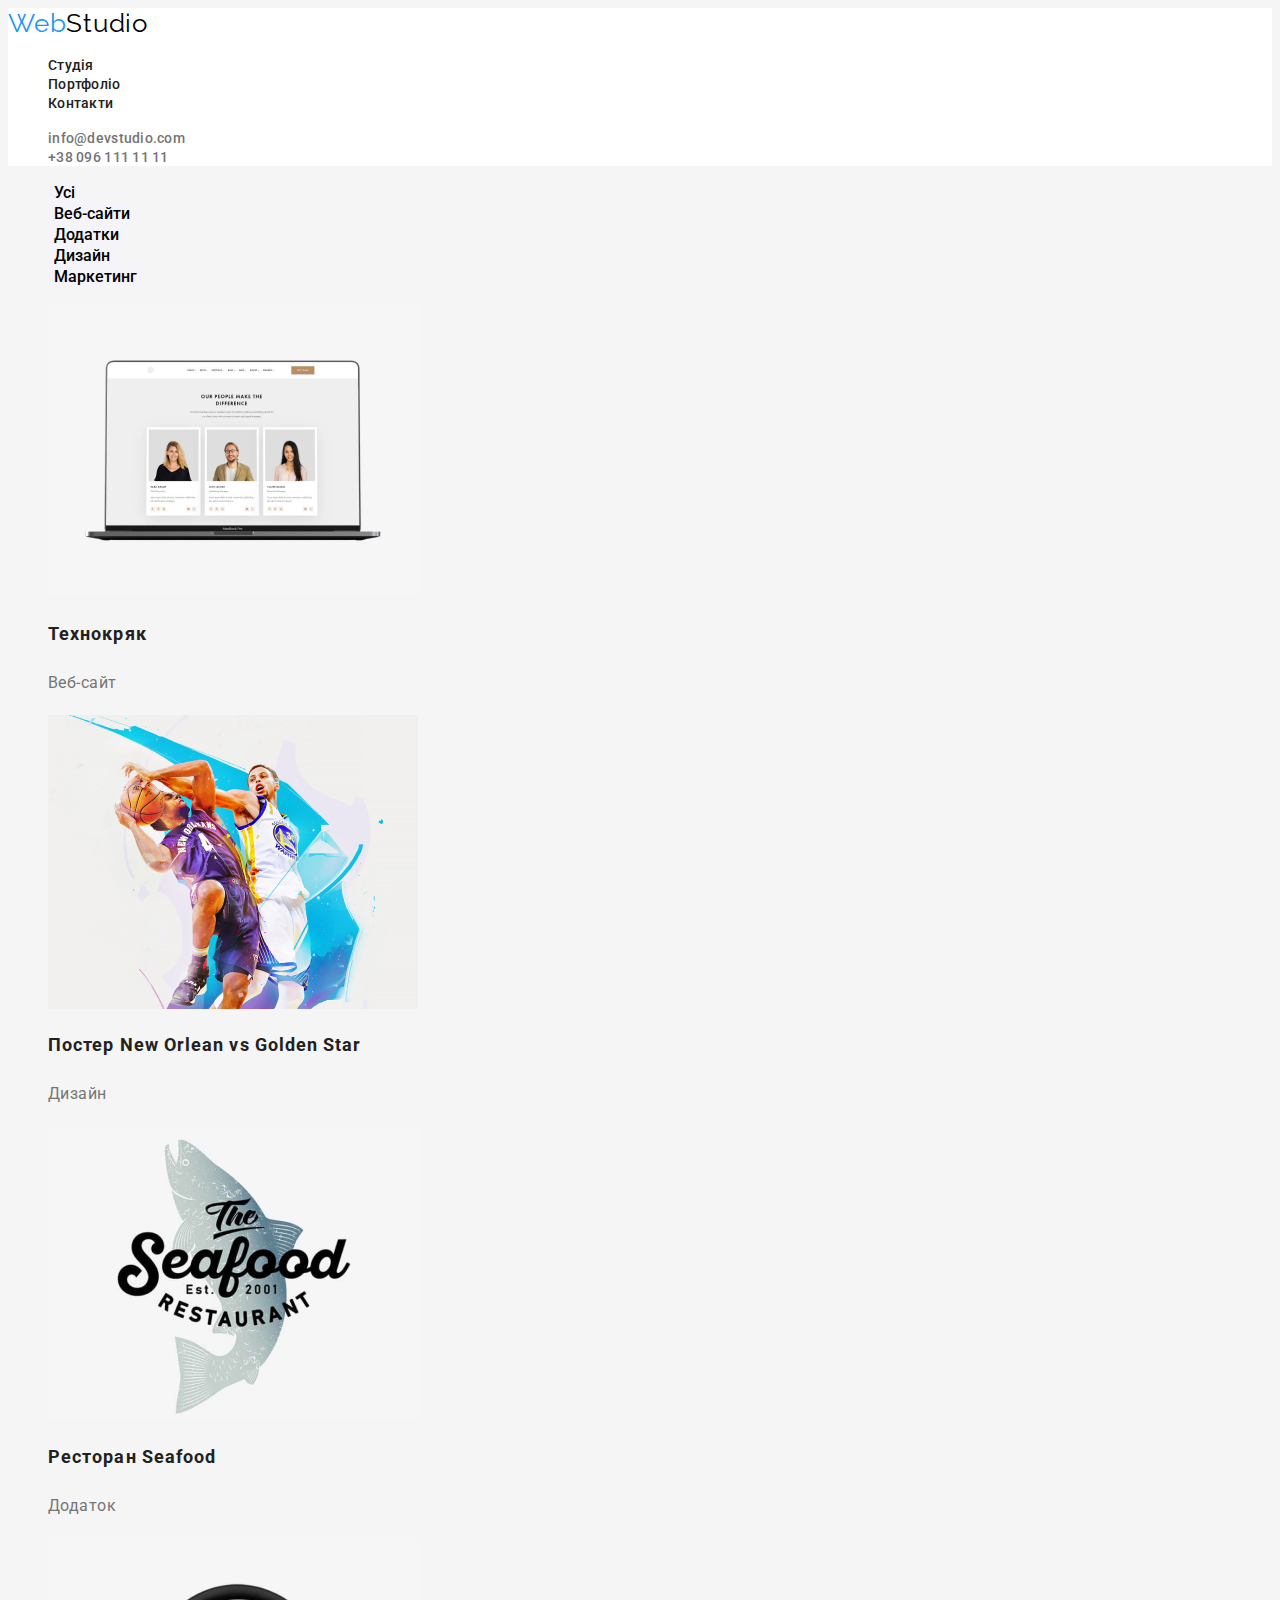
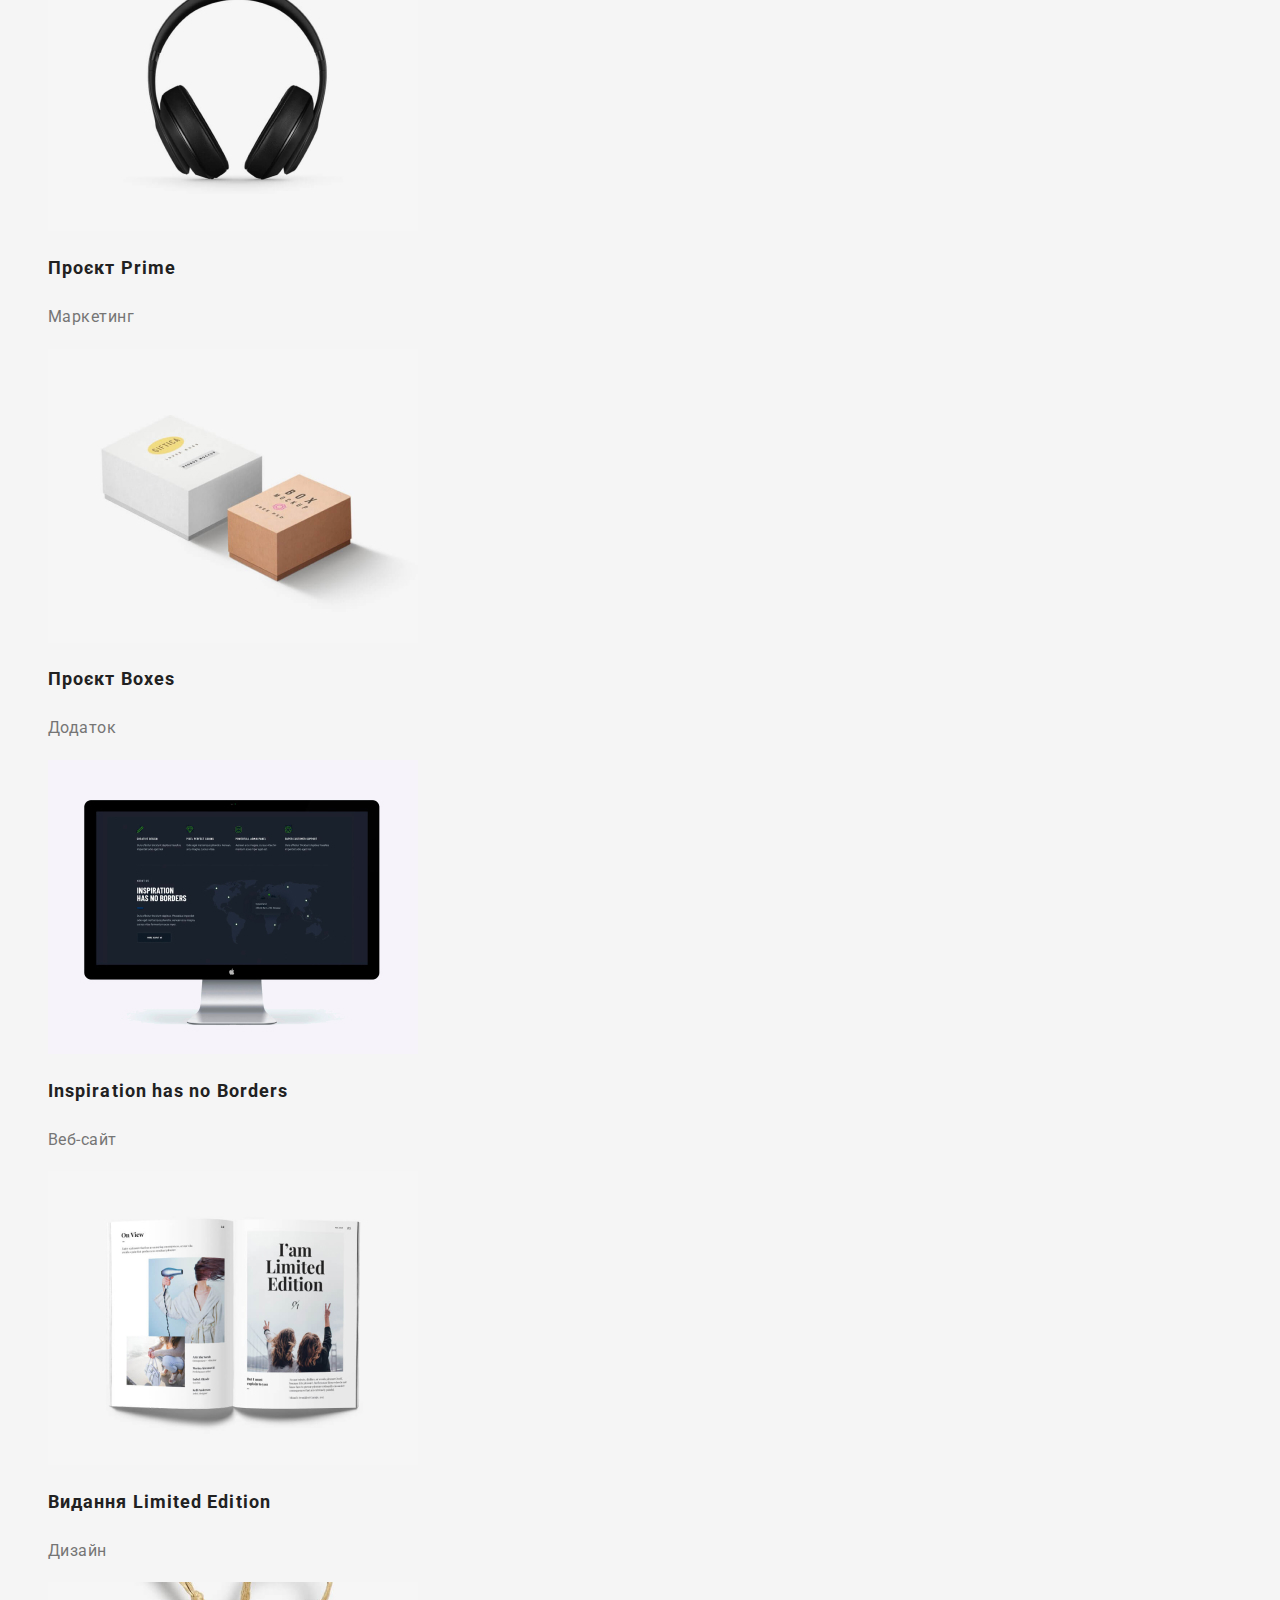
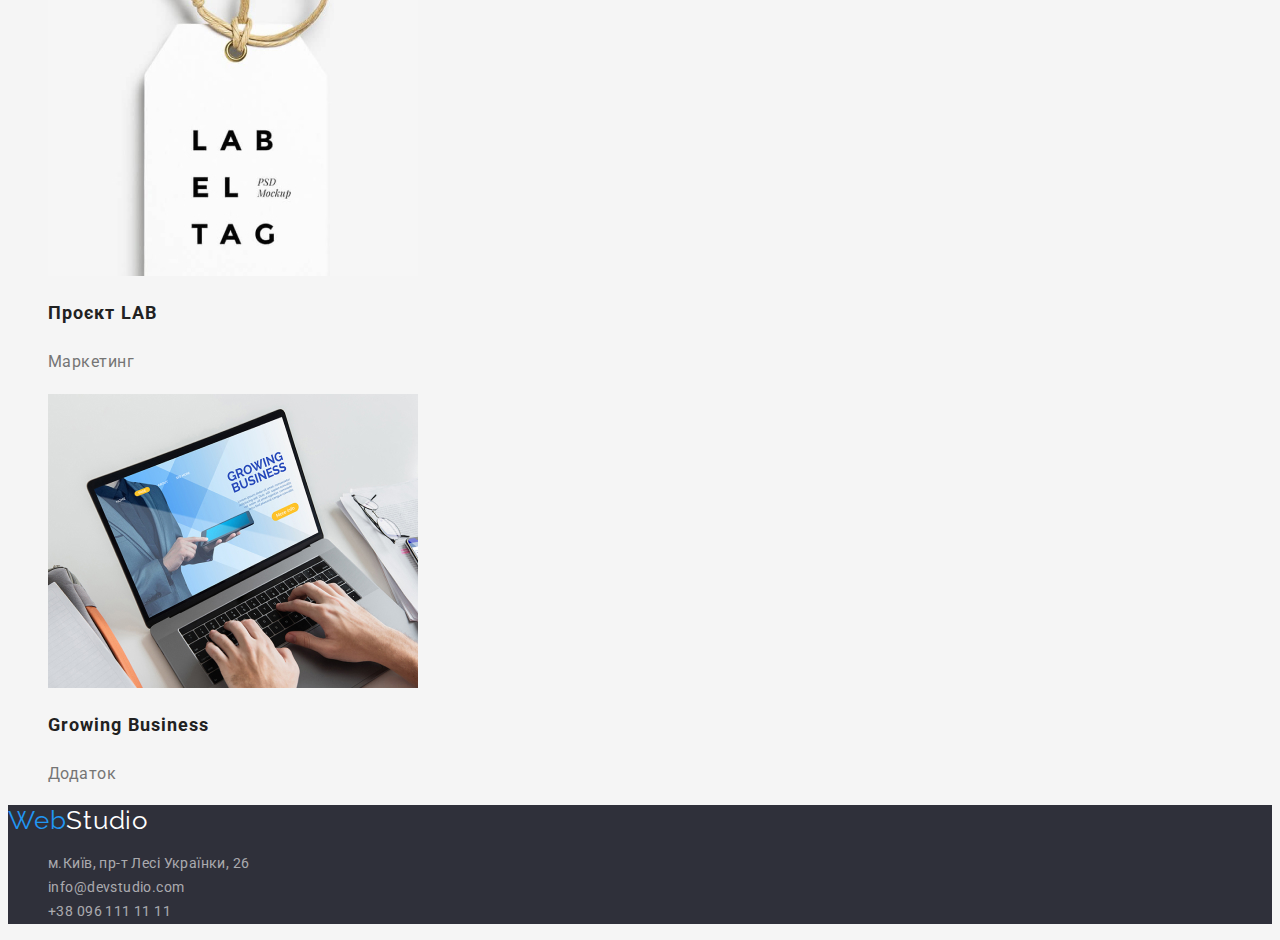
==== portfolio.html @ 50534f91 "Transfer" ====
<!DOCTYPE html>
<html lang="en">
  <head>
    <meta charset="UTF-8" />
    <meta http-equiv="X-UA-Compatible" content="IE=edge" />
    <meta name="viewport" content="width=device-width, initial-scale=1.0" />
    <title>Портфоліо</title>
    <link rel="preconnect" href="https://fonts.googleapis.com" />
    <link rel="preconnect" href="https://fonts.gstatic.com" crossorigin />
    <link
      href="https://fonts.googleapis.com/css2?family=Raleway:wght@700&family=Roboto:wght@400;500;700;900&display=swap"
      rel="stylesheet"
    />
    <link rel="stylesheet" href="./css/common.css" />
    <link rel="stylesheet" href="./css/portfolio.css" />
  </head>
  <body>
    <header class="header">
      <nav class="nav">
        <div class="logo">
          <a class="logo__text" href="./index.html">
            Web<span class="logo__header-studio">Studio</span>
          </a>
        </div>
        <ul class="nav__list list">
          <li><a class="nav__link" href="./">Студія</a></li>
          <li><a class="nav__link" href="./portfolio.html">Портфоліо</a></li>
          <li><a class="nav__link" href="./">Контакти</a></li>
        </ul>
      </nav>
      <div class="con">
        <ul class="con__list list">
          <li>
            <a class="con__link" href="mailto:info@devstudio.com"
              >info@devstudio.com</a
            >
          </li>
          <li>
            <a class="con__link" href="tel:+380961111111">+38 096 111 11 11</a>
          </li>
        </ul>
      </div>
    </header>
    <main>
      <div class="filter">
        <ul class="filter__list list">
          <li>
            <button class="filter__button" type="button">Усі</button>
          </li>
          <li>
            <button class="filter__button" type="button">Веб-сайти</button>
          </li>
          <li>
            <button class="filter__button" type="button">Додатки</button>
          </li>
          <li>
            <button class="filter__button" type="button">Дизайн</button>
          </li>
          <li>
            <button class="filter__button" type="button">Маркетинг</button>
          </li>
        </ul>
      </div>
      <div class="portfolio">
        <ul class="portfolio__list list">
          <li>
            <a class="portfolio__link" href="./">
              <img src="./images/laptop.jpg" alt="Ноутбук" width="370" />
              <h2 class="portfolio__title">Технокряк</h2>
              <p class="portfolio__text">Веб-сайт</p>
            </a>
          </li>
          <li>
            <a class="portfolio__link" href="./">
              <img
                src="./images/players.jpg"
                alt="Гравці у баскетбол"
                width="370"
              />
              <h2 class="portfolio__title">Постер New Orlean vs Golden Star</h2>
              <p class="portfolio__text">Дизайн</p>
            </a>
          </li>
          <li>
            <a class="portfolio__link" href="./">
              <img src="./images/seafood.jpg" alt="Ресторан" width="370" />
              <h2 class="portfolio__title">Ресторан Seafood</h2>
              <p class="portfolio__text">Додаток</p>
            </a>
          </li>
          <li>
            <a class="portfolio__link" href="./">
              <img src="./images/headphones.jpg" alt="Навушники" width="370" />
              <h2 class="portfolio__title">Проєкт Prime</h2>
              <p class="portfolio__text">Маркетинг</p>
            </a>
          </li>
          <li>
            <a class="portfolio__link" href="./">
              <img src="./images/box.jpg" alt="Коробки" width="370" />
              <h2 class="portfolio__title">Проєкт Boxes</h2>
              <p class="portfolio__text">Додаток</p>
            </a>
          </li>
          <li>
            <a class="portfolio__link" href="./">
              <img src="./images/mac.jpg" alt="Мак" width="370" />
              <h2 class="portfolio__title">Inspiration has no Borders</h2>
              <p class="portfolio__text">Веб-сайт</p>
            </a>
          </li>
          <li>
            <a class="portfolio__link" href="./">
              <img src="./images/book.jpg" alt="Книга" width="370" />
              <h2 class="portfolio__title">Видання Limited Edition</h2>
              <p class="portfolio__text">Дизайн</p>
            </a>
          </li>
          <li>
            <a class="portfolio__link" href="./">
              <img src="./images/labeltag.jpg" alt="Бірка" width="370" />
              <h2 class="portfolio__title">Проєкт LAB</h2>
              <p class="portfolio__text">Маркетинг</p>
            </a>
          </li>
          <li>
            <a class="portfolio__link" href="./">
              <img src="./images/desktop.jpg" alt="Робочий стіл" width="370" />
              <h2 class="portfolio__title">Growing Business</h2>
              <p class="portfolio__text">Додаток</p>
            </a>
          </li>
        </ul>
      </div>
    </main>
    <footer class="footer">
      <div class="logo">
        <a class="logo__text" href="./index.html">
          Web<span class="logo__footer-studio">Studio</span>
        </a>
      </div>
      <address class="address">
        <ul class="address__list list">
          <li>
            <a
              class="address__text"
              href="https://goo.gl/maps/3csEusUE26N4QP277"
              target="_blank"
              >м.Київ, пр-т Лесі Українки, 26
            </a>
          </li>
          <li>
            <a class="address__text" href="mailto:info@devstudio.com"
              >info@devstudio.com</a
            >
          </li>
          <li>
            <a class="address__text" href="tel:+380961111111"
              >+38 096 111 11 11</a
            >
          </li>
        </ul>
      </address>
    </footer>
  </body>
</html>
---- css/common.css ----
:root {
  --primary-text-color: #757575;
  --title-text-color: #212121;
  --accent-color: #2196f3;
  --primary-bg-color: #f5f5f5;
  --primary-white-color: #ffffff;
  --primary-black-color: #000000;
  --primary-footer-text-color: rgba(255, 255, 255, 0.6);
  --primary-filter-bg-color: #f5f4fa;
  --primary-footer-bg-color: #2f303a;
}

body {
  color: var(--title-text-color);
  background-color: var(--primary-bg-color);
  font-family: "Roboto", sans-serif;
}

/* Header */

.header {
  background-color: var(--primary-white-color);
}

/* Footer */

.footer {
  background-color: var(--primary-footer-bg-color);
}

/* Logo */

.logo__text {
  color: var(--accent-color);
  font-family: "Raleway", sans-serif;
  font-size: 26px;
  line-height: 1.2;
  letter-spacing: 0.03em;
  text-decoration: none;
}

.logo__header-studio {
  color: var(--primary-black-color);
}

.logo__footer-studio {
  color: var(--primary-white-color);
}

/* List */

.list {
  list-style: none;
  font-style: normal;
}

/* Site nav */

.nav__list .nav__link {
  color: var(--title-text-color);
  font-weight: 500;
  font-size: 14px;
  line-height: 1.1;
  letter-spacing: 0.02em;
  text-decoration: none;
}

.nav__list .nav__link:hover,
.nav__list .nav__link:focus {
  color: var(--accent-color);
}

/* Con nav */

.con__list .con__link {
  color: var(--primary-text-color);
  font-weight: 500;
  font-size: 14px;
  line-height: 1.1;
  letter-spacing: 0.02em;
  text-decoration: none;
}

.con__list .con__link:hover,
.con__list .con__link:focus {
  color: var(--accent-color);
}

/* Address */

.address .address__text {
  color: var(--primary-footer-text-color);
  font-size: 14px;
  line-height: 1.7;
  letter-spacing: 0.03em;
  text-decoration: none;
}

.address .address__text:hover,
.address .address__text:focus {
  color: var(--primary-white-color);
}
---- css/portfolio.css ----
/* Filter */

.filter__button {
  color: var(--primary-black-color);
  background-color: var(--primary-filter-bg-color);
  border: transparent;
  font-size: 16px;
  font-weight: 500;
  font-family: inherit;
  cursor: pointer;
}

.filter__button:hover,
.filter__button:focus {
  color: var(--primary-white-color);
  background-color: var(--accent-color);
}

/* Portfolio */

.portfolio__link {
  text-decoration: none;
}

.portfolio__title {
  color: var(--title-text-color);
  font-size: 18px;
  line-height: 2;
  letter-spacing: 0.06em;
}

.portfolio__text {
  color: var(--primary-text-color);
  font-size: 16px;
  line-height: 1.9;
  letter-spacing: 0.03em;
}
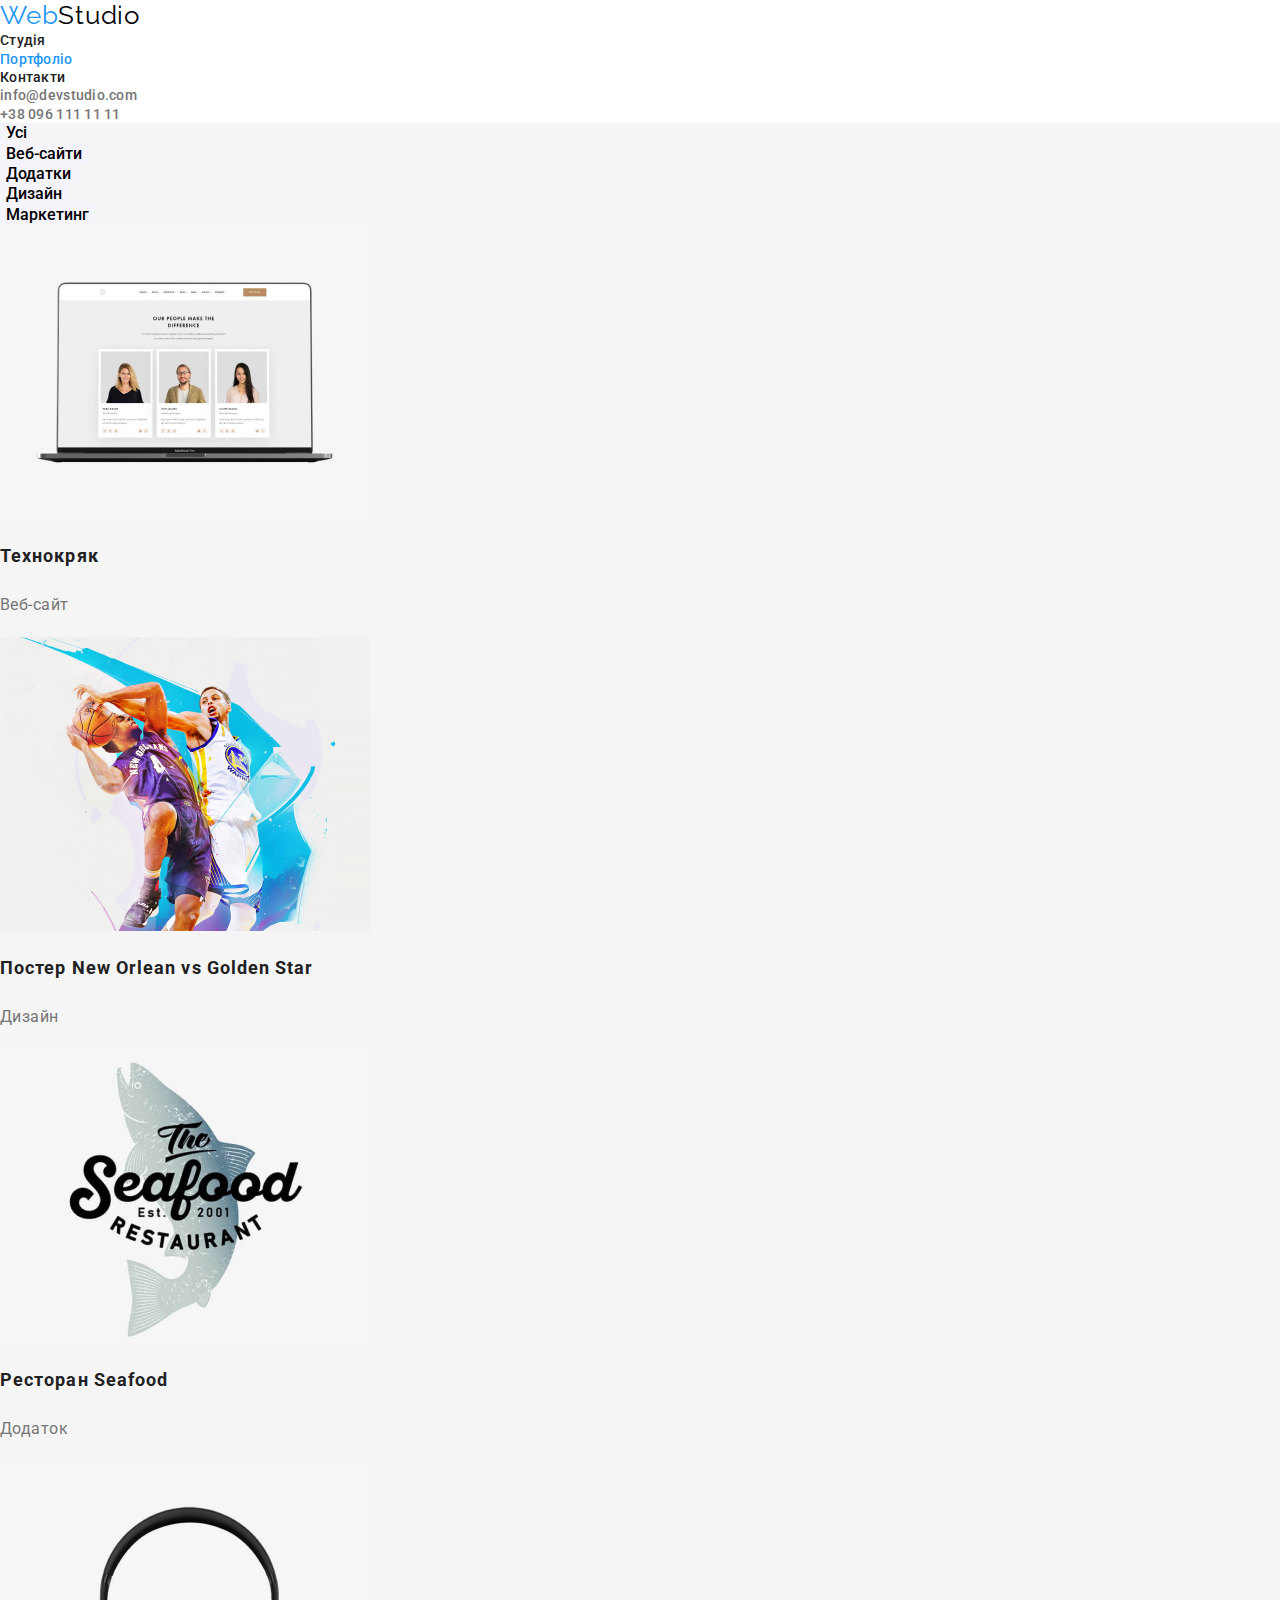
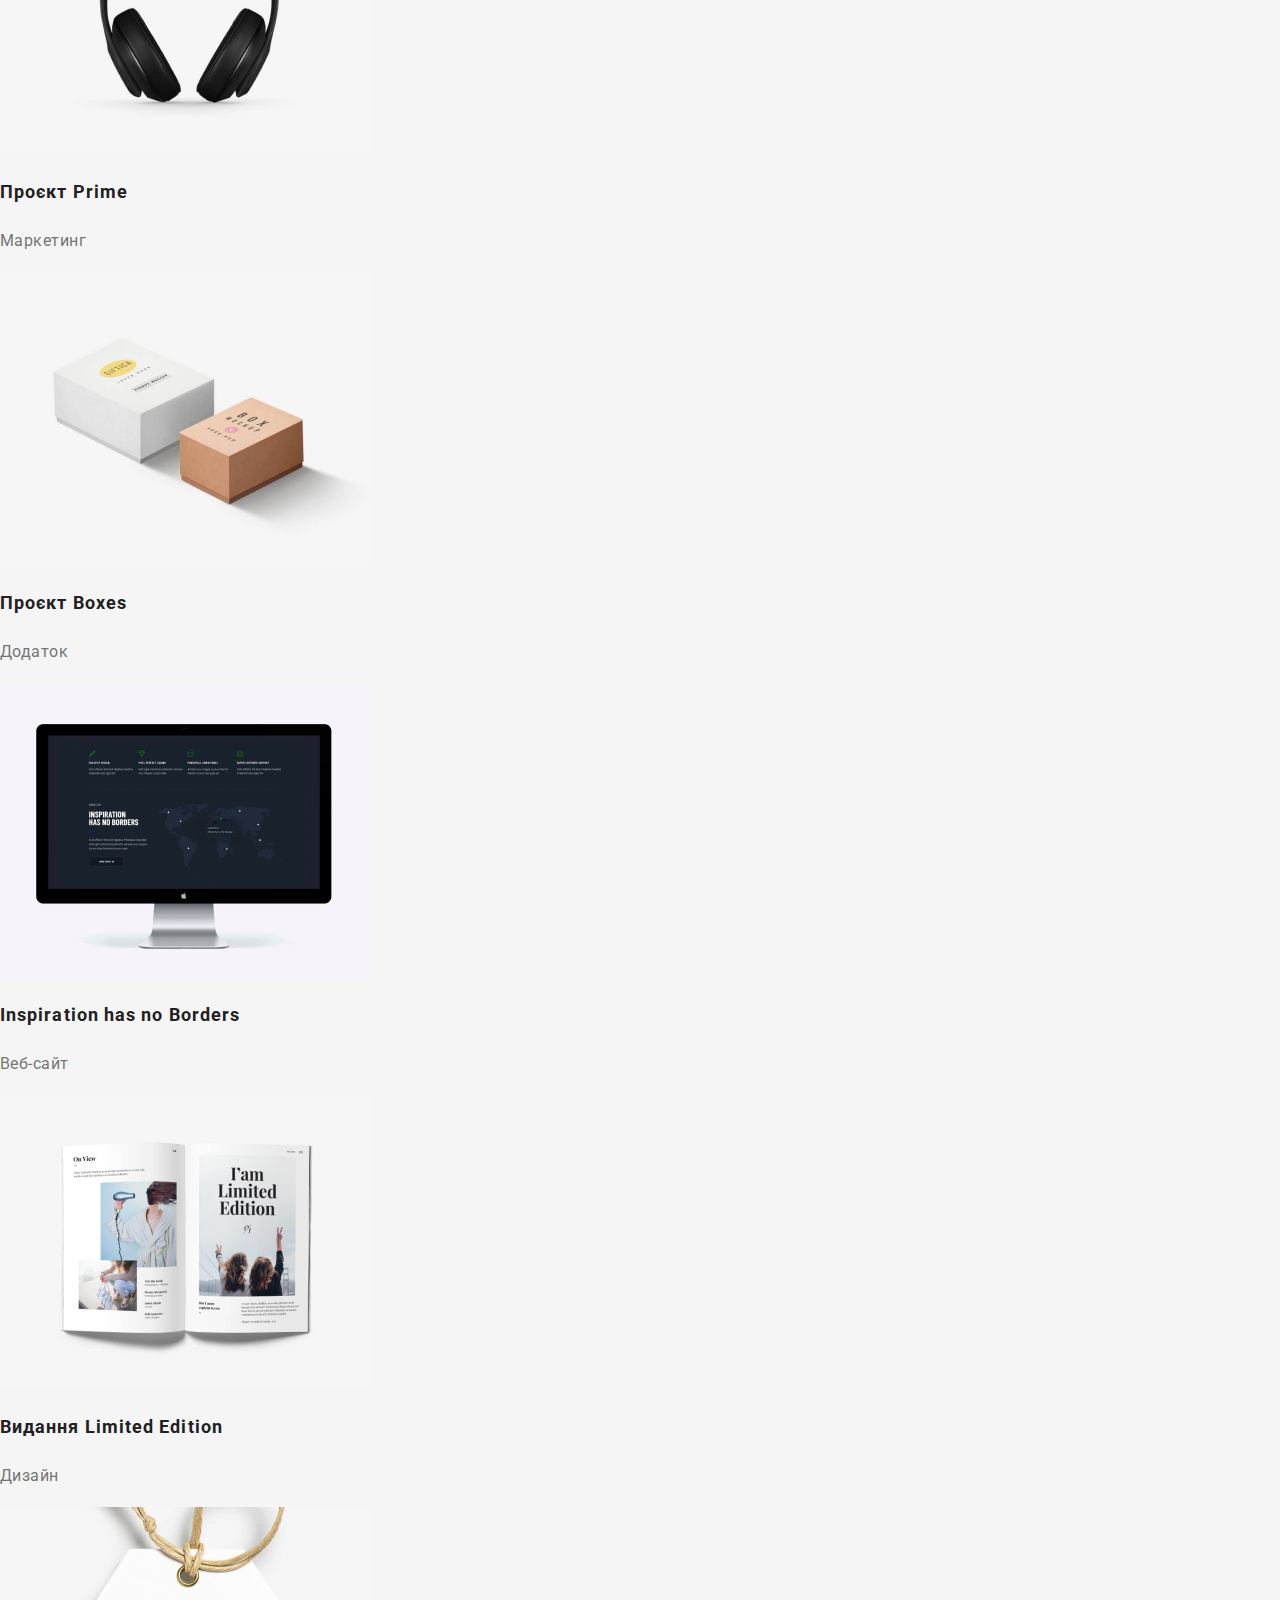
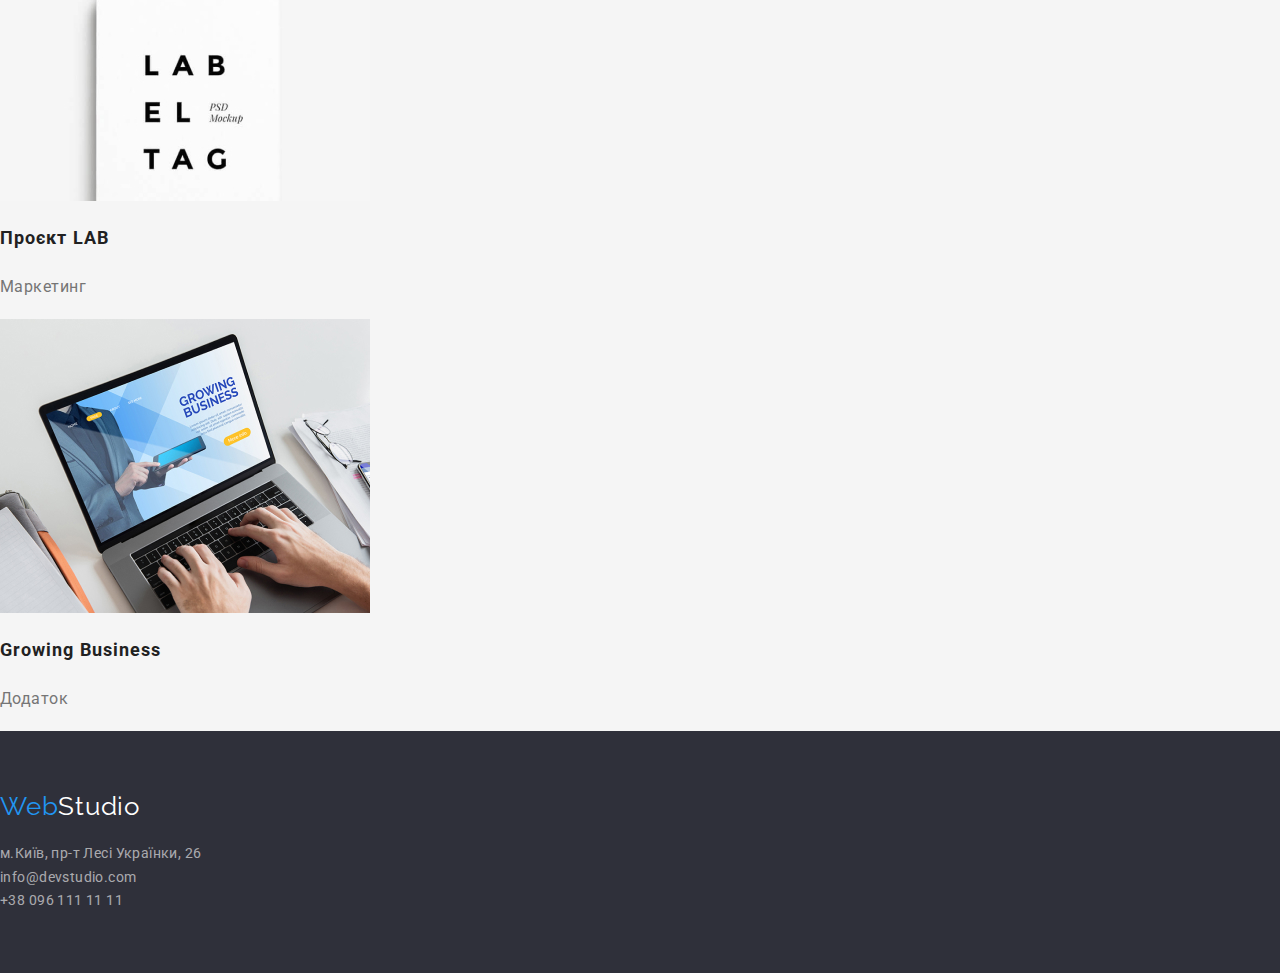
==== commit 5b33f859: "WebStudio Page" ====
--- a/portfolio.html
+++ b/portfolio.html
@@ -10,6 +10,10 @@
     <link
       href="https://fonts.googleapis.com/css2?family=Raleway:wght@700&family=Roboto:wght@400;500;700;900&display=swap"
       rel="stylesheet"
+    />
+    <link
+      rel="stylesheet"
+      href="https://cdnjs.cloudflare.com/ajax/libs/modern-normalize/1.1.0/modern-normalize.min.css"
     />
     <link rel="stylesheet" href="./css/common.css" />
     <link rel="stylesheet" href="./css/portfolio.css" />
@@ -24,7 +28,11 @@
         </div>
         <ul class="nav__list list">
           <li><a class="nav__link" href="./">Студія</a></li>
-          <li><a class="nav__link" href="./portfolio.html">Портфоліо</a></li>
+          <li>
+            <a class="nav__link nav__link_current" href="./portfolio.html"
+              >Портфоліо</a
+            >
+          </li>
           <li><a class="nav__link" href="./">Контакти</a></li>
         </ul>
       </nav>
--- a/css/common.css
+++ b/css/common.css
@@ -10,10 +10,27 @@
   --primary-footer-bg-color: #2f303a;
 }
 
+html {
+  box-sizing: border-box;
+}
+
+*,
+*::before,
+*::after {
+  box-sizing: inherit;
+}
+
 body {
   color: var(--title-text-color);
   background-color: var(--primary-bg-color);
   font-family: "Roboto", sans-serif;
+  margin: 0;
+}
+
+.container {
+  width: 1200px;
+  padding: 0 15px;
+  margin: 0 auto;
 }
 
 /* Header */
@@ -26,6 +43,7 @@
 
 .footer {
   background-color: var(--primary-footer-bg-color);
+  padding: 60px 0;
 }
 
 /* Logo */
@@ -47,9 +65,18 @@
   color: var(--primary-white-color);
 }
 
+.logo__footer-studio:hover,
+.logo__header-studio:hover,
+.logo__footer-studio:focus,
+.logo__header-studio:focus {
+  color: var(--accent-color);
+}
+
 /* List */
 
 .list {
+  padding: 0;
+  margin: 0;
   list-style: none;
   font-style: normal;
 }
@@ -66,7 +93,8 @@
 }
 
 .nav__list .nav__link:hover,
-.nav__list .nav__link:focus {
+.nav__list .nav__link:focus,
+.nav__list .nav__link_current {
   color: var(--accent-color);
 }
 
@@ -88,6 +116,14 @@
 
 /* Address */
 
+.address {
+  margin-top: 20px;
+}
+
+.address__item {
+  margin-top: 9px;
+}
+
 .address .address__text {
   color: var(--primary-footer-text-color);
   font-size: 14px;
@@ -96,7 +132,11 @@
   text-decoration: none;
 }
 
+.address__text.map {
+  color: var(--primary-white-color);
+}
+
 .address .address__text:hover,
 .address .address__text:focus {
-  color: var(--primary-white-color);
+  color: var(--accent-color);
 }
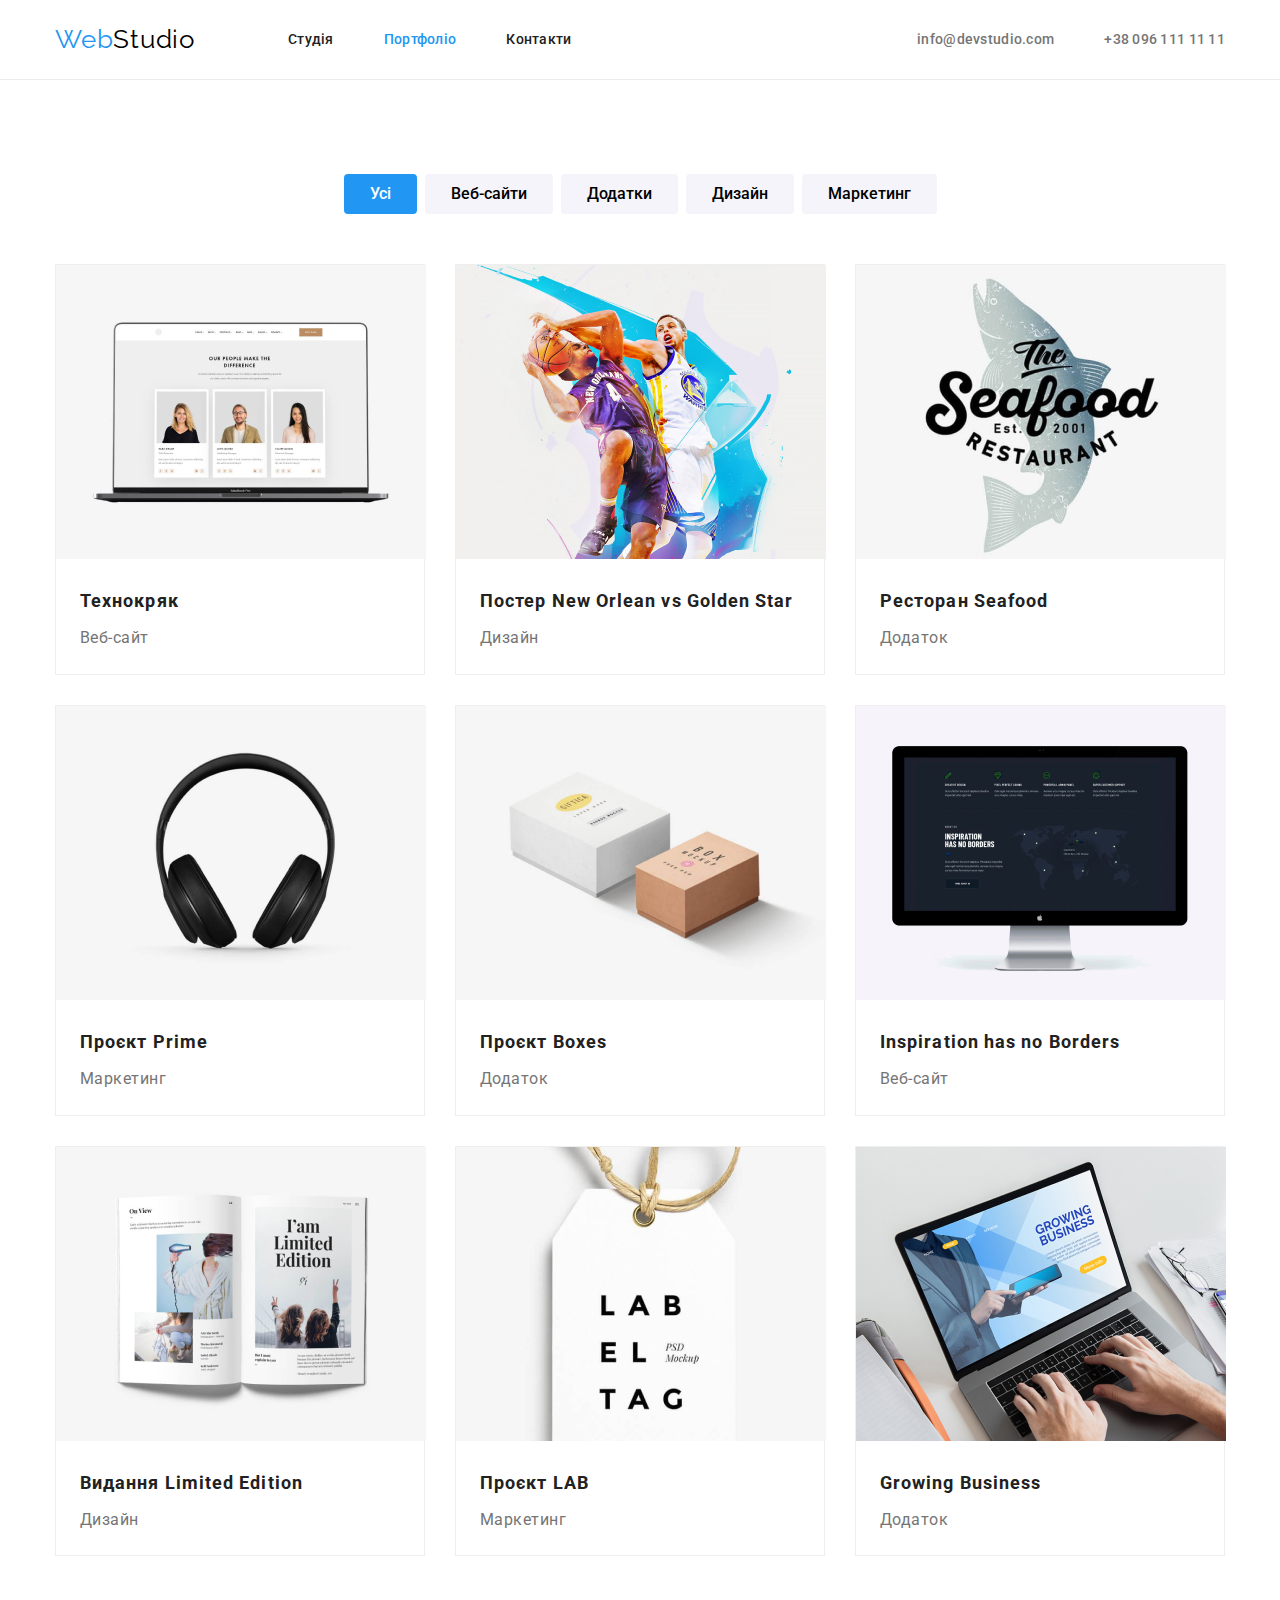
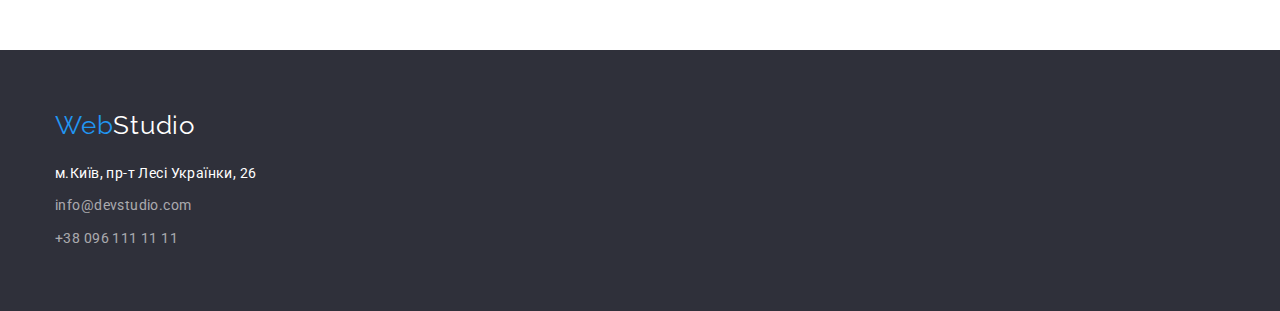
==== commit 53e56bb1: "WebStudio-2" ====
--- a/portfolio.html
+++ b/portfolio.html
@@ -4,7 +4,7 @@
     <meta charset="UTF-8" />
     <meta http-equiv="X-UA-Compatible" content="IE=edge" />
     <meta name="viewport" content="width=device-width, initial-scale=1.0" />
-    <title>Портфоліо</title>
+    <title>WebStudio | Портфоліо</title>
     <link rel="preconnect" href="https://fonts.googleapis.com" />
     <link rel="preconnect" href="https://fonts.gstatic.com" crossorigin />
     <link
@@ -20,155 +20,202 @@
   </head>
   <body>
     <header class="header">
-      <nav class="nav">
+      <div class="container header__container">
         <div class="logo">
           <a class="logo__text" href="./index.html">
             Web<span class="logo__header-studio">Studio</span>
           </a>
         </div>
-        <ul class="nav__list list">
-          <li><a class="nav__link" href="./">Студія</a></li>
-          <li>
-            <a class="nav__link nav__link_current" href="./portfolio.html"
-              >Портфоліо</a
-            >
-          </li>
-          <li><a class="nav__link" href="./">Контакти</a></li>
-        </ul>
-      </nav>
-      <div class="con">
-        <ul class="con__list list">
-          <li>
-            <a class="con__link" href="mailto:info@devstudio.com"
-              >info@devstudio.com</a
-            >
-          </li>
-          <li>
-            <a class="con__link" href="tel:+380961111111">+38 096 111 11 11</a>
-          </li>
-        </ul>
+        <nav class="nav">
+          <ul class="nav__list list">
+            <li class="nav__item">
+              <a class="nav__link" href="./">Студія</a>
+            </li>
+            <li class="nav__item">
+              <a class="nav__link nav__link_current" href="./portfolio.html"
+                >Портфоліо</a
+              >
+            </li>
+            <li class="nav__item">
+              <a class="nav__link" href="./">Контакти</a>
+            </li>
+          </ul>
+        </nav>
+        <div class="con">
+          <ul class="con__list list">
+            <li class="con__item">
+              <a class="con__link" href="mailto:info@devstudio.com"
+                >info@devstudio.com</a
+              >
+            </li>
+            <li class="con__item">
+              <a class="con__link" href="tel:+380961111111"
+                >+38 096 111 11 11</a
+              >
+            </li>
+          </ul>
+        </div>
       </div>
     </header>
     <main>
-      <div class="filter">
-        <ul class="filter__list list">
-          <li>
-            <button class="filter__button" type="button">Усі</button>
-          </li>
-          <li>
-            <button class="filter__button" type="button">Веб-сайти</button>
-          </li>
-          <li>
-            <button class="filter__button" type="button">Додатки</button>
-          </li>
-          <li>
-            <button class="filter__button" type="button">Дизайн</button>
-          </li>
-          <li>
-            <button class="filter__button" type="button">Маркетинг</button>
-          </li>
-        </ul>
-      </div>
-      <div class="portfolio">
-        <ul class="portfolio__list list">
-          <li>
-            <a class="portfolio__link" href="./">
-              <img src="./images/laptop.jpg" alt="Ноутбук" width="370" />
-              <h2 class="portfolio__title">Технокряк</h2>
-              <p class="portfolio__text">Веб-сайт</p>
-            </a>
-          </li>
-          <li>
-            <a class="portfolio__link" href="./">
-              <img
-                src="./images/players.jpg"
-                alt="Гравці у баскетбол"
-                width="370"
-              />
-              <h2 class="portfolio__title">Постер New Orlean vs Golden Star</h2>
-              <p class="portfolio__text">Дизайн</p>
-            </a>
-          </li>
-          <li>
-            <a class="portfolio__link" href="./">
-              <img src="./images/seafood.jpg" alt="Ресторан" width="370" />
-              <h2 class="portfolio__title">Ресторан Seafood</h2>
-              <p class="portfolio__text">Додаток</p>
-            </a>
-          </li>
-          <li>
-            <a class="portfolio__link" href="./">
-              <img src="./images/headphones.jpg" alt="Навушники" width="370" />
-              <h2 class="portfolio__title">Проєкт Prime</h2>
-              <p class="portfolio__text">Маркетинг</p>
-            </a>
-          </li>
-          <li>
-            <a class="portfolio__link" href="./">
-              <img src="./images/box.jpg" alt="Коробки" width="370" />
-              <h2 class="portfolio__title">Проєкт Boxes</h2>
-              <p class="portfolio__text">Додаток</p>
-            </a>
-          </li>
-          <li>
-            <a class="portfolio__link" href="./">
-              <img src="./images/mac.jpg" alt="Мак" width="370" />
-              <h2 class="portfolio__title">Inspiration has no Borders</h2>
-              <p class="portfolio__text">Веб-сайт</p>
-            </a>
-          </li>
-          <li>
-            <a class="portfolio__link" href="./">
-              <img src="./images/book.jpg" alt="Книга" width="370" />
-              <h2 class="portfolio__title">Видання Limited Edition</h2>
-              <p class="portfolio__text">Дизайн</p>
-            </a>
-          </li>
-          <li>
-            <a class="portfolio__link" href="./">
-              <img src="./images/labeltag.jpg" alt="Бірка" width="370" />
-              <h2 class="portfolio__title">Проєкт LAB</h2>
-              <p class="portfolio__text">Маркетинг</p>
-            </a>
-          </li>
-          <li>
-            <a class="portfolio__link" href="./">
-              <img src="./images/desktop.jpg" alt="Робочий стіл" width="370" />
-              <h2 class="portfolio__title">Growing Business</h2>
-              <p class="portfolio__text">Додаток</p>
-            </a>
-          </li>
-        </ul>
-      </div>
+      <section class="filter">
+        <div class="container">
+          <ul class="filter__list list">
+            <li class="filter__item">
+              <button
+                class="filter__button filter__button_current"
+                type="button"
+              >
+                Усі
+              </button>
+            </li>
+            <li class="filter__item">
+              <button class="filter__button" type="button">Веб-сайти</button>
+            </li>
+            <li class="filter__item">
+              <button class="filter__button" type="button">Додатки</button>
+            </li>
+            <li class="filter__item">
+              <button class="filter__button" type="button">Дизайн</button>
+            </li>
+            <li class="filter__item">
+              <button class="filter__button" type="button">Маркетинг</button>
+            </li>
+          </ul>
+        </div>
+      </section>
+      <section class="portfolio">
+        <div class="container">
+          <ul class="portfolio__list list">
+            <li class="portfolio__item">
+              <div class="portfolio__card">
+                <a class="portfolio__link" href="./">
+                  <img src="./images/laptop.jpg" alt="Ноутбук" width="370" />
+                  <h2 class="portfolio__title">Технокряк</h2>
+                  <p class="portfolio__text">Веб-сайт</p>
+                </a>
+              </div>
+            </li>
+            <li class="portfolio__item">
+              <div class="portfolio__card">
+                <a class="portfolio__link" href="./">
+                  <img
+                    src="./images/players.jpg"
+                    alt="Гравці у баскетбол"
+                    width="370"
+                  />
+                  <h2 class="portfolio__title">
+                    Постер New Orlean vs Golden Star
+                  </h2>
+                  <p class="portfolio__text">Дизайн</p>
+                </a>
+              </div>
+            </li>
+            <li class="portfolio__item">
+              <div class="portfolio__card">
+                <a class="portfolio__link" href="./">
+                  <img src="./images/seafood.jpg" alt="Ресторан" width="370" />
+                  <h2 class="portfolio__title">Ресторан Seafood</h2>
+                  <p class="portfolio__text">Додаток</p>
+                </a>
+              </div>
+            </li>
+            <li class="portfolio__item">
+              <div class="portfolio__card">
+                <a class="portfolio__link" href="./">
+                  <img
+                    src="./images/headphones.jpg"
+                    alt="Навушники"
+                    width="370"
+                  />
+                  <h2 class="portfolio__title">Проєкт Prime</h2>
+                  <p class="portfolio__text">Маркетинг</p>
+                </a>
+              </div>
+            </li>
+            <li class="portfolio__item">
+              <div class="portfolio__card">
+                <a class="portfolio__link" href="./">
+                  <img src="./images/box.jpg" alt="Коробки" width="370" />
+                  <h2 class="portfolio__title">Проєкт Boxes</h2>
+                  <p class="portfolio__text">Додаток</p>
+                </a>
+              </div>
+            </li>
+            <li class="portfolio__item">
+              <div class="portfolio__card">
+                <a class="portfolio__link" href="./">
+                  <img src="./images/mac.jpg" alt="Мак" width="370" />
+                  <h2 class="portfolio__title">Inspiration has no Borders</h2>
+                  <p class="portfolio__text">Веб-сайт</p>
+                </a>
+              </div>
+            </li>
+            <li class="portfolio__item">
+              <div class="portfolio__card">
+                <a class="portfolio__link" href="./">
+                  <img src="./images/book.jpg" alt="Книга" width="370" />
+                  <h2 class="portfolio__title">Видання Limited Edition</h2>
+                  <p class="portfolio__text">Дизайн</p>
+                </a>
+              </div>
+            </li>
+            <li class="portfolio__item">
+              <div class="portfolio__card">
+                <a class="portfolio__link" href="./">
+                  <img src="./images/labeltag.jpg" alt="Бірка" width="370" />
+                  <h2 class="portfolio__title">Проєкт LAB</h2>
+                  <p class="portfolio__text">Маркетинг</p>
+                </a>
+              </div>
+            </li>
+            <li class="portfolio__item">
+              <div class="portfolio__card">
+                <a class="portfolio__link" href="./">
+                  <img
+                    src="./images/desktop.jpg"
+                    alt="Робочий стіл"
+                    width="370"
+                  />
+                  <h2 class="portfolio__title">Growing Business</h2>
+                  <p class="portfolio__text">Додаток</p>
+                </a>
+              </div>
+            </li>
+          </ul>
+        </div>
+      </section>
     </main>
     <footer class="footer">
-      <div class="logo">
-        <a class="logo__text" href="./index.html">
-          Web<span class="logo__footer-studio">Studio</span>
-        </a>
+      <div class="container">
+        <div class="logo">
+          <a class="logo__text" href="./index.html">
+            Web<span class="logo__footer-studio">Studio</span>
+          </a>
+        </div>
+        <address class="address">
+          <ul class="address__list list">
+            <li class="address__item">
+              <a
+                class="address__text map"
+                target="_blank"
+                href="https://goo.gl/maps/3csEusUE26N4QP277"
+                >м.Київ, пр-т Лесі Українки, 26
+              </a>
+            </li>
+            <li class="address__item">
+              <a class="address__text" href="mailto:info@devstudio.com">
+                info@devstudio.com
+              </a>
+            </li>
+            <li class="address__item">
+              <a class="address__text" href="tel:+380961111111">
+                +38 096 111 11 11
+              </a>
+            </li>
+          </ul>
+        </address>
       </div>
-      <address class="address">
-        <ul class="address__list list">
-          <li>
-            <a
-              class="address__text"
-              href="https://goo.gl/maps/3csEusUE26N4QP277"
-              target="_blank"
-              >м.Київ, пр-т Лесі Українки, 26
-            </a>
-          </li>
-          <li>
-            <a class="address__text" href="mailto:info@devstudio.com"
-              >info@devstudio.com</a
-            >
-          </li>
-          <li>
-            <a class="address__text" href="tel:+380961111111"
-              >+38 096 111 11 11</a
-            >
-          </li>
-        </ul>
-      </address>
     </footer>
   </body>
 </html>
--- a/css/common.css
+++ b/css/common.css
@@ -8,6 +8,8 @@
   --primary-footer-text-color: rgba(255, 255, 255, 0.6);
   --primary-filter-bg-color: #f5f4fa;
   --primary-footer-bg-color: #2f303a;
+  --primary-item-bg-color: #eeeeee;
+  --primary-line-color: #ececec;
 }
 
 html {
@@ -37,6 +39,7 @@
 
 .header {
   background-color: var(--primary-white-color);
+  border-bottom: 1px solid var(--primary-line-color);
 }
 
 /* Footer */
@@ -83,30 +86,55 @@
 
 /* Site nav */
 
+.container.header__container {
+  display: flex;
+  align-items: center;
+}
+
+.nav__list {
+  display: flex;
+  margin-left: 93px;
+}
+
+.nav__item:not(:last-child),
+.con__item:not(:last-child) {
+  margin-right: 50px;
+}
+
 .nav__list .nav__link {
+  display: block;
   color: var(--title-text-color);
   font-weight: 500;
   font-size: 14px;
   line-height: 1.1;
   letter-spacing: 0.02em;
   text-decoration: none;
+  padding: 32px 0;
 }
 
-.nav__list .nav__link:hover,
-.nav__list .nav__link:focus,
-.nav__list .nav__link_current {
+.nav__link:hover,
+.nav__link:focus,
+.nav__link.nav__link_current {
   color: var(--accent-color);
 }
 
 /* Con nav */
 
+.con,
+.con__list {
+  display: flex;
+  margin-left: auto;
+}
+
 .con__list .con__link {
+  display: block;
   color: var(--primary-text-color);
   font-weight: 500;
   font-size: 14px;
   line-height: 1.1;
   letter-spacing: 0.02em;
   text-decoration: none;
+  padding: 32px 0;
 }
 
 .con__list .con__link:hover,
--- a/css/portfolio.css
+++ b/css/portfolio.css
@@ -1,22 +1,68 @@
 /* Filter */
+
+.filter {
+  padding-top: 94px;
+}
+
+.filter,
+.portfolio {
+  background-color: var(--primary-white-color);
+}
+
+.filter__list {
+  display: flex;
+  justify-content: center;
+  padding-bottom: 50px;
+}
+
+.filter__item:not(:last-child) {
+  margin-right: 8px;
+}
 
 .filter__button {
   color: var(--primary-black-color);
   background-color: var(--primary-filter-bg-color);
   border: transparent;
   font-size: 16px;
+  line-height: 1.6;
   font-weight: 500;
   font-family: inherit;
   cursor: pointer;
+  padding: 6px 25px;
+  border: 1px solid transparent;
+  border-radius: 4px;
 }
 
 .filter__button:hover,
-.filter__button:focus {
+.filter__button:focus,
+.filter__button.filter__button_current {
   color: var(--primary-white-color);
   background-color: var(--accent-color);
 }
 
 /* Portfolio */
+
+.portfolio {
+  padding-bottom: 94px;
+}
+
+.portfolio__list {
+  display: flex;
+  flex-wrap: wrap;
+}
+
+.portfolio__item {
+  background-color: var(--primary-white-color);
+  border: 1px solid var(--primary-item-bg-color);
+  width: 370px;
+}
+
+.portfolio__item:not(:nth-last-child(-n + 3)) {
+  margin-bottom: 30px;
+}
+.portfolio__item:not(:nth-child(3n + 3)) {
+  margin-right: 30px;
+}
 
 .portfolio__link {
   text-decoration: none;
@@ -27,6 +73,9 @@
   font-size: 18px;
   line-height: 2;
   letter-spacing: 0.06em;
+  padding-top: 20px;
+  padding-left: 24px;
+  margin: 0 0 4px 0;
 }
 
 .portfolio__text {
@@ -34,4 +83,7 @@
   font-size: 16px;
   line-height: 1.9;
   letter-spacing: 0.03em;
+  padding-left: 24px;
+  padding-bottom: 20px;
+  margin: 0;
 }
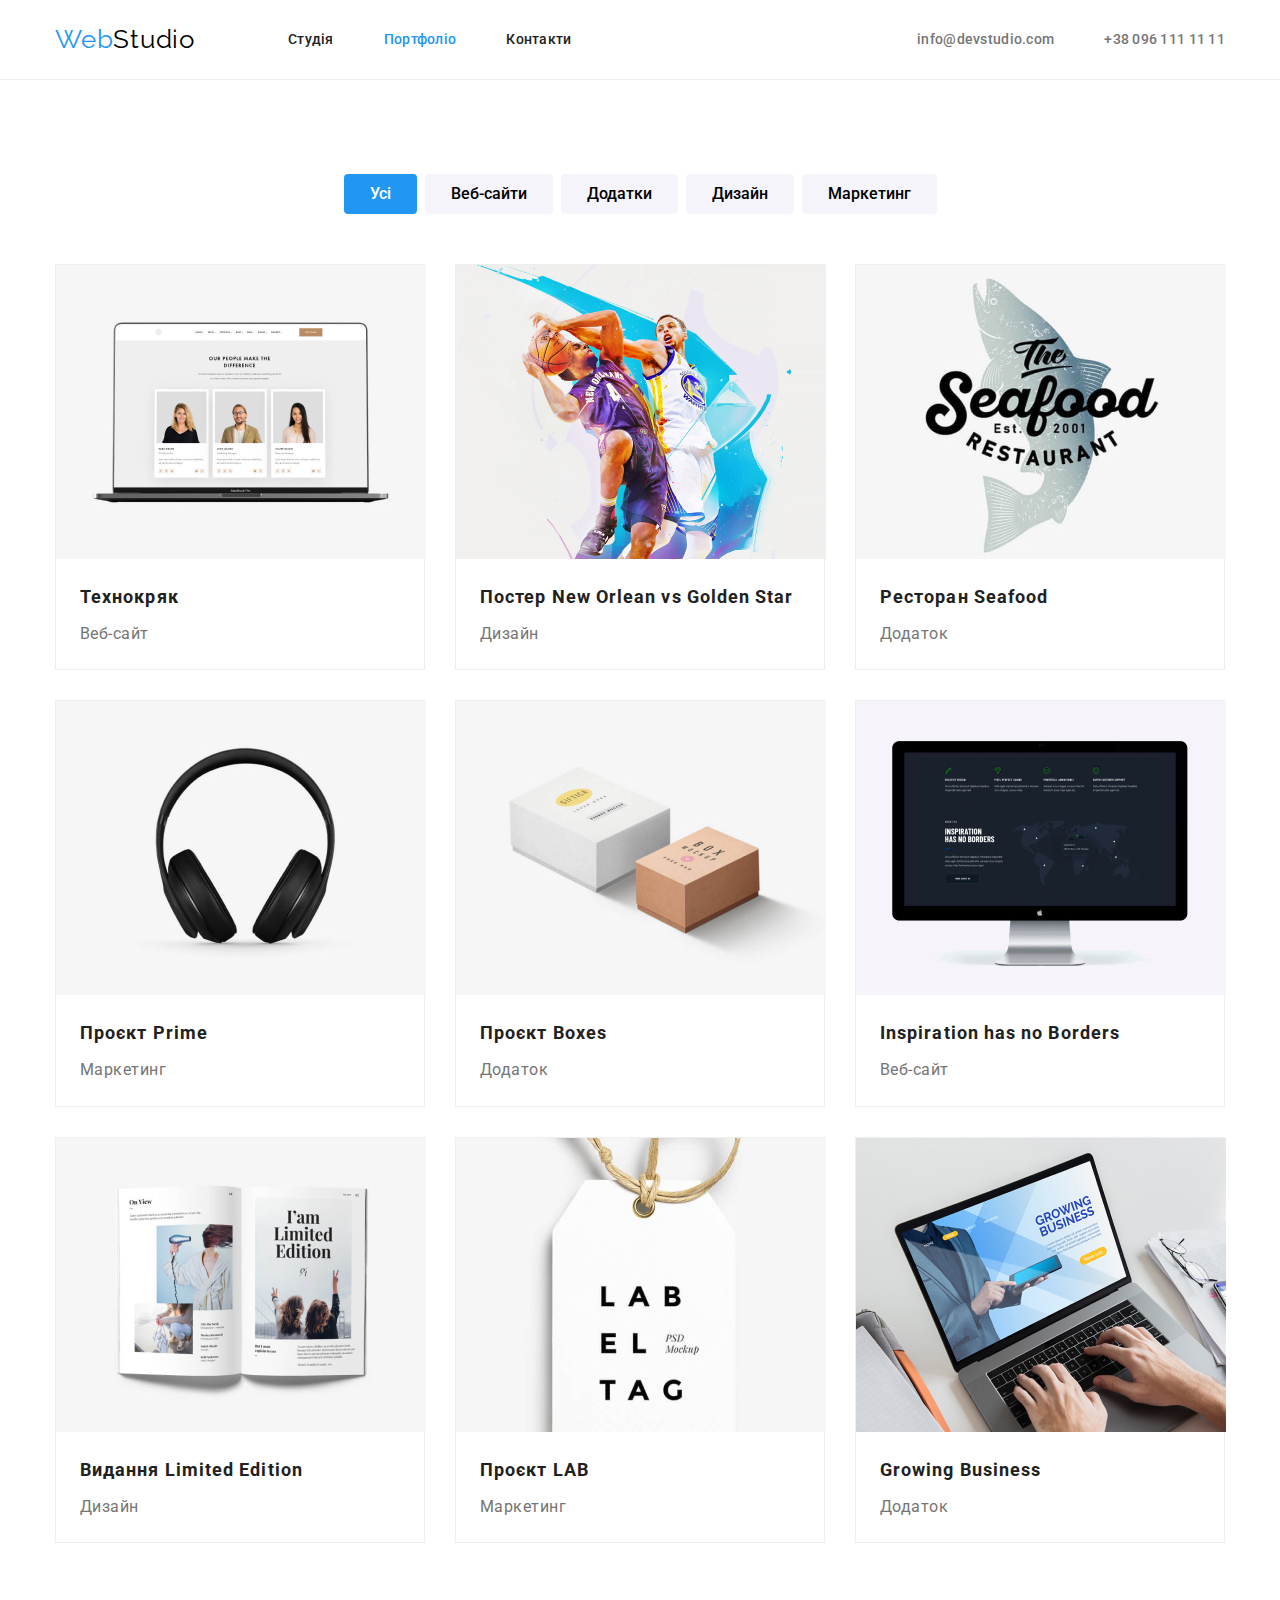
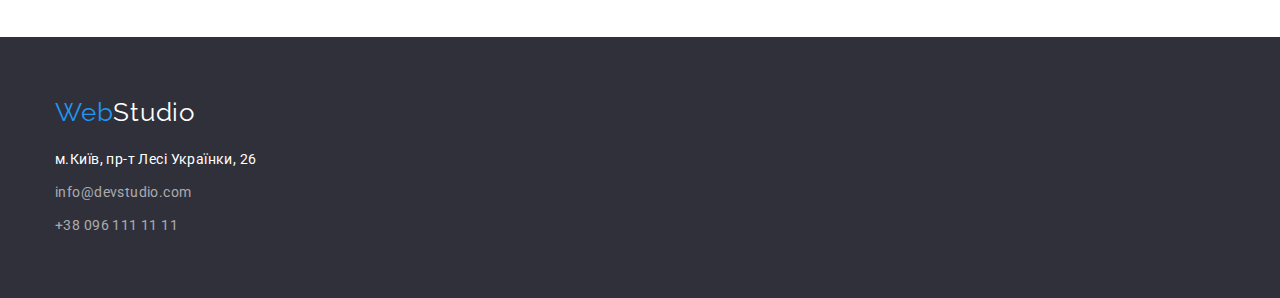
==== commit 86fc17bd: "removed unnecessary" ====
--- a/portfolio.html
+++ b/portfolio.html
@@ -49,7 +49,7 @@
               >
             </li>
             <li class="con__item">
-              <a class="con__link" href="tel:+380961111111"
+              <a class="con__link" href="tel:"961111111"
                 >+38 096 111 11 11</a
               >
             </li>
@@ -58,7 +58,7 @@
       </div>
     </header>
     <main>
-      <section class="filter">
+      <section class="portfolio">
         <div class="container">
           <ul class="filter__list list">
             <li class="filter__item">
@@ -82,10 +82,6 @@
               <button class="filter__button" type="button">Маркетинг</button>
             </li>
           </ul>
-        </div>
-      </section>
-      <section class="portfolio">
-        <div class="container">
           <ul class="portfolio__list list">
             <li class="portfolio__item">
               <div class="portfolio__card">
@@ -209,7 +205,7 @@
               </a>
             </li>
             <li class="address__item">
-              <a class="address__text" href="tel:+380961111111">
+              <a class="address__text" href="tel:"961111111">
                 +38 096 111 11 11
               </a>
             </li>
--- a/css/common.css
+++ b/css/common.css
@@ -12,21 +12,15 @@
   --primary-line-color: #ececec;
 }
 
-html {
-  box-sizing: border-box;
-}
-
-*,
-*::before,
-*::after {
-  box-sizing: inherit;
-}
-
 body {
   color: var(--title-text-color);
   background-color: var(--primary-bg-color);
   font-family: "Roboto", sans-serif;
   margin: 0;
+}
+
+img {
+  display: block;
 }
 
 .container {
--- a/css/portfolio.css
+++ b/css/portfolio.css
@@ -1,12 +1,8 @@
 /* Filter */
 
-.filter {
-  padding-top: 94px;
-}
-
-.filter,
 .portfolio {
   background-color: var(--primary-white-color);
+  padding-top: 94px;
 }
 
 .filter__list {
@@ -52,16 +48,22 @@
 }
 
 .portfolio__item {
+  width: calc((100% - 60px) / 3);
   background-color: var(--primary-white-color);
-  border: 1px solid var(--primary-item-bg-color);
-  width: 370px;
+  margin-right: 30px;
+  margin-bottom: 30px;
 }
 
-.portfolio__item:not(:nth-last-child(-n + 3)) {
-  margin-bottom: 30px;
+.portfolio__card {
+  border: 1px solid var(--primary-item-bg-color);
 }
-.portfolio__item:not(:nth-child(3n + 3)) {
-  margin-right: 30px;
+
+.portfolio__item:nth-last-child(-n + 3) {
+  margin-bottom: 0px;
+}
+
+.portfolio__item:nth-child(3n) {
+  margin-right: 0px;
 }
 
 .portfolio__link {
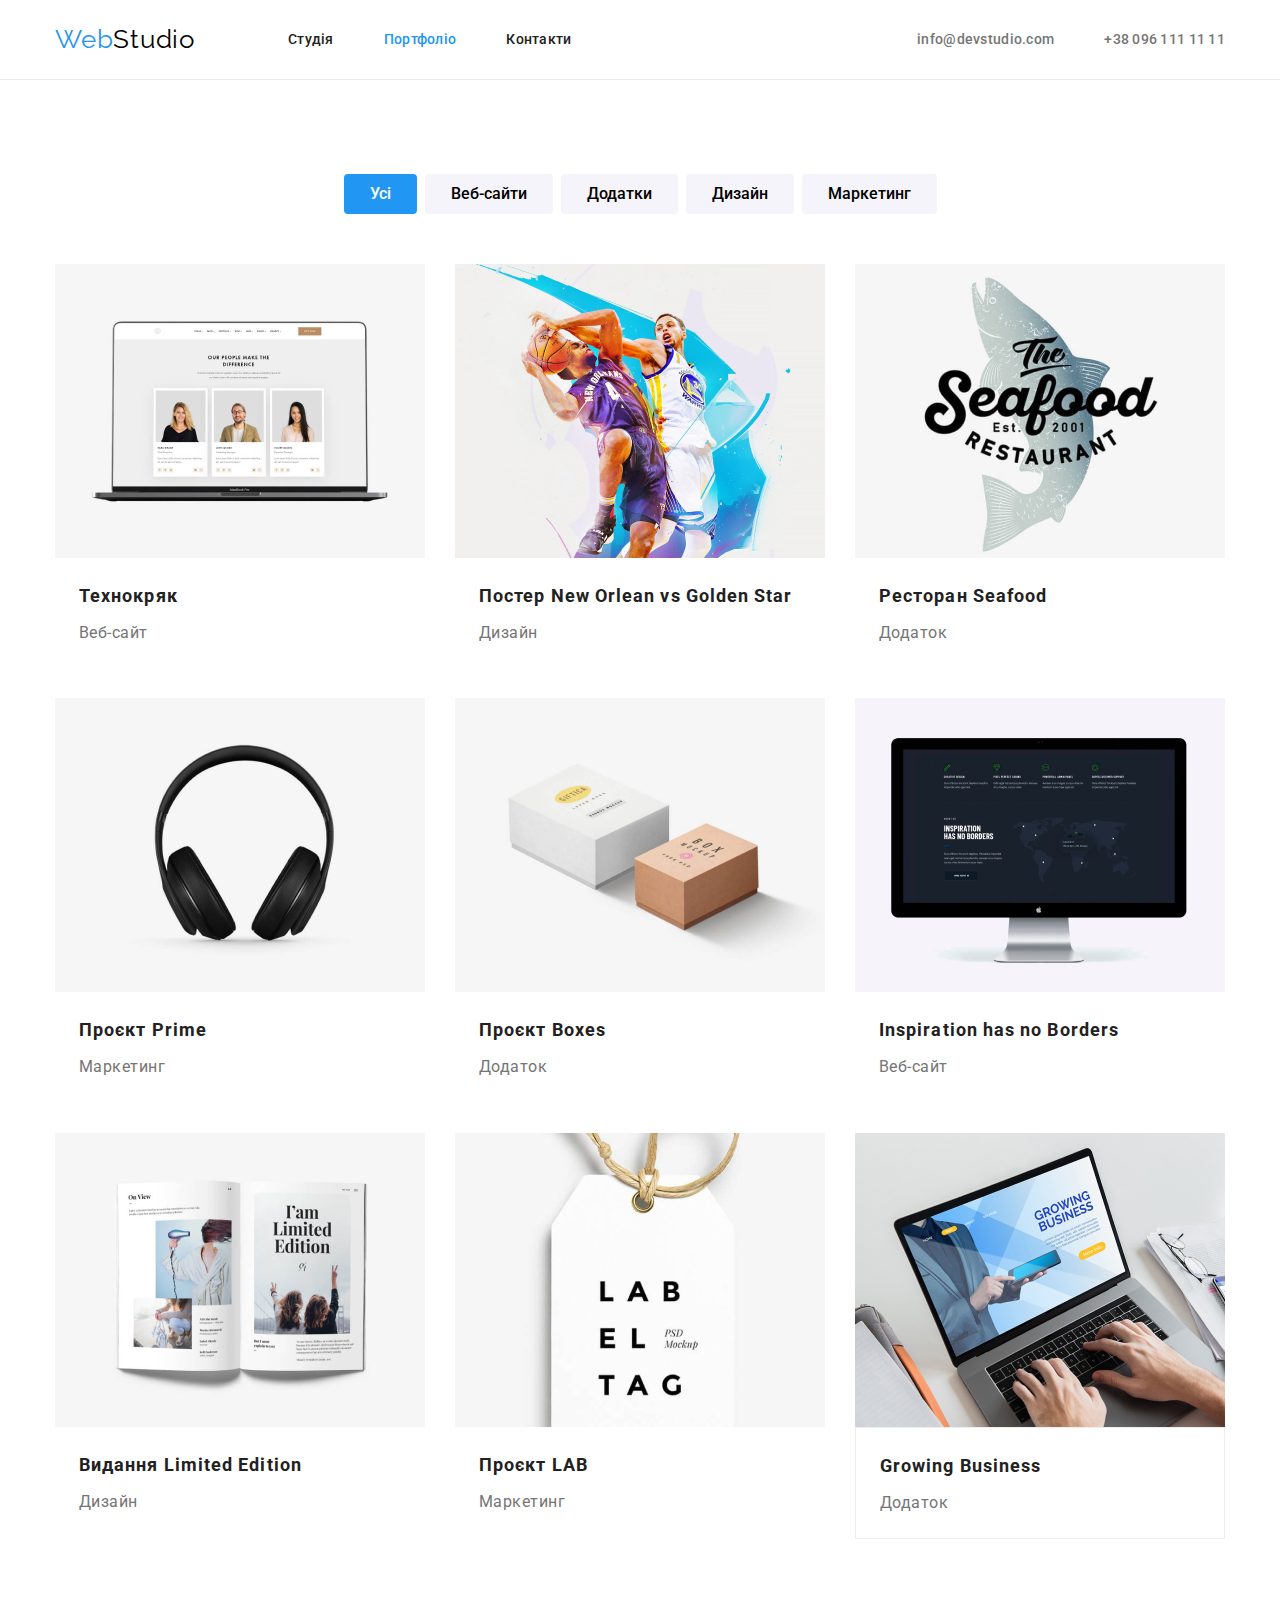
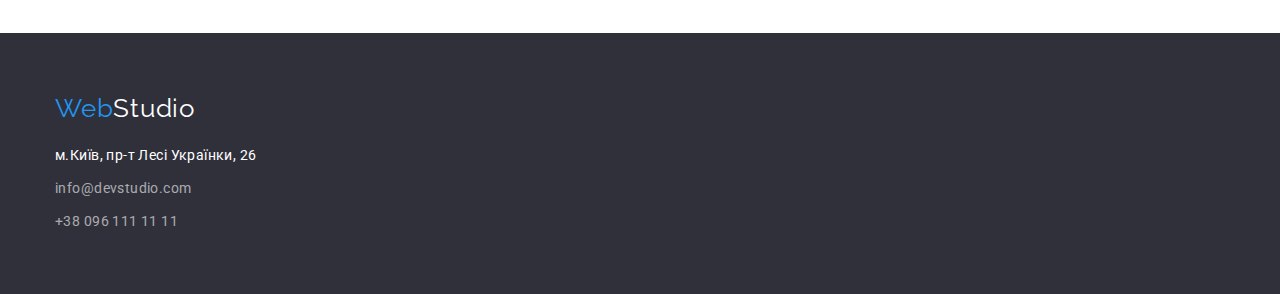
==== commit c6c33fac: "portfolio__card changes" ====
--- a/portfolio.html
+++ b/portfolio.html
@@ -84,16 +84,16 @@
           </ul>
           <ul class="portfolio__list list">
             <li class="portfolio__item">
-              <div class="portfolio__card">
+              
                 <a class="portfolio__link" href="./">
                   <img src="./images/laptop.jpg" alt="Ноутбук" width="370" />
                   <h2 class="portfolio__title">Технокряк</h2>
                   <p class="portfolio__text">Веб-сайт</p>
                 </a>
-              </div>
-            </li>
-            <li class="portfolio__item">
-              <div class="portfolio__card">
+              
+            </li>
+            <li class="portfolio__item">
+              
                 <a class="portfolio__link" href="./">
                   <img
                     src="./images/players.jpg"
@@ -105,19 +105,19 @@
                   </h2>
                   <p class="portfolio__text">Дизайн</p>
                 </a>
-              </div>
-            </li>
-            <li class="portfolio__item">
-              <div class="portfolio__card">
+              
+            </li>
+            <li class="portfolio__item">
+              
                 <a class="portfolio__link" href="./">
                   <img src="./images/seafood.jpg" alt="Ресторан" width="370" />
                   <h2 class="portfolio__title">Ресторан Seafood</h2>
                   <p class="portfolio__text">Додаток</p>
                 </a>
-              </div>
-            </li>
-            <li class="portfolio__item">
-              <div class="portfolio__card">
+              
+            </li>
+            <li class="portfolio__item">
+              
                 <a class="portfolio__link" href="./">
                   <img
                     src="./images/headphones.jpg"
@@ -127,56 +127,56 @@
                   <h2 class="portfolio__title">Проєкт Prime</h2>
                   <p class="portfolio__text">Маркетинг</p>
                 </a>
-              </div>
-            </li>
-            <li class="portfolio__item">
-              <div class="portfolio__card">
+              
+            </li>
+            <li class="portfolio__item">
+              
                 <a class="portfolio__link" href="./">
                   <img src="./images/box.jpg" alt="Коробки" width="370" />
                   <h2 class="portfolio__title">Проєкт Boxes</h2>
                   <p class="portfolio__text">Додаток</p>
                 </a>
-              </div>
-            </li>
-            <li class="portfolio__item">
-              <div class="portfolio__card">
+              
+            </li>
+            <li class="portfolio__item">
+              
                 <a class="portfolio__link" href="./">
                   <img src="./images/mac.jpg" alt="Мак" width="370" />
                   <h2 class="portfolio__title">Inspiration has no Borders</h2>
                   <p class="portfolio__text">Веб-сайт</p>
                 </a>
-              </div>
-            </li>
-            <li class="portfolio__item">
-              <div class="portfolio__card">
+              
+            </li>
+            <li class="portfolio__item">
+              
                 <a class="portfolio__link" href="./">
                   <img src="./images/book.jpg" alt="Книга" width="370" />
                   <h2 class="portfolio__title">Видання Limited Edition</h2>
                   <p class="portfolio__text">Дизайн</p>
                 </a>
-              </div>
-            </li>
-            <li class="portfolio__item">
-              <div class="portfolio__card">
+              
+            </li>
+            <li class="portfolio__item">
+              
                 <a class="portfolio__link" href="./">
                   <img src="./images/labeltag.jpg" alt="Бірка" width="370" />
                   <h2 class="portfolio__title">Проєкт LAB</h2>
                   <p class="portfolio__text">Маркетинг</p>
                 </a>
-              </div>
-            </li>
-            <li class="portfolio__item">
-              <div class="portfolio__card">
+              
+            </li>
+            <li class="portfolio__item">
                 <a class="portfolio__link" href="./">
                   <img
                     src="./images/desktop.jpg"
                     alt="Робочий стіл"
                     width="370"
                   />
-                  <h2 class="portfolio__title">Growing Business</h2>
+                  <div class="portfolio__card">
+                <h2 class="portfolio__title">Growing Business</h2>
                   <p class="portfolio__text">Додаток</p>
-                </a>
-              </div>
+                  </div>
+                </a>
             </li>
           </ul>
         </div>
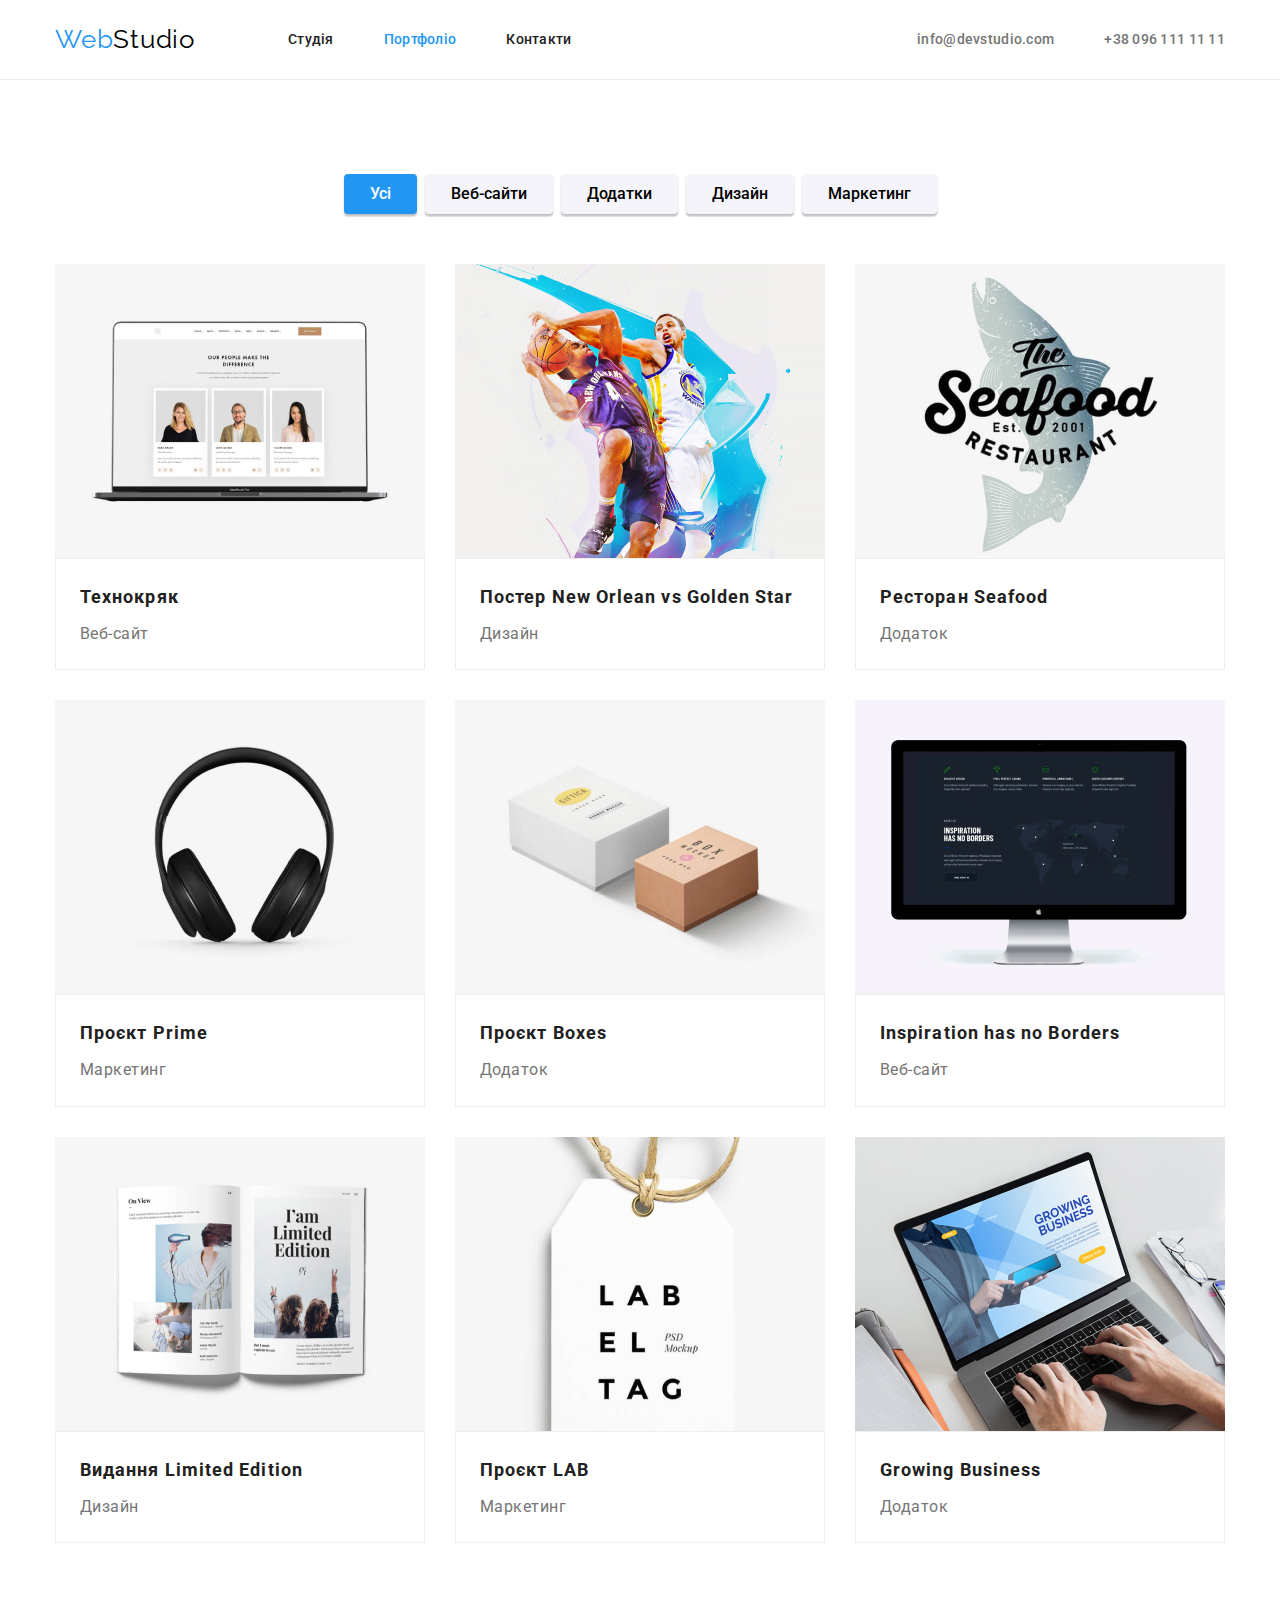
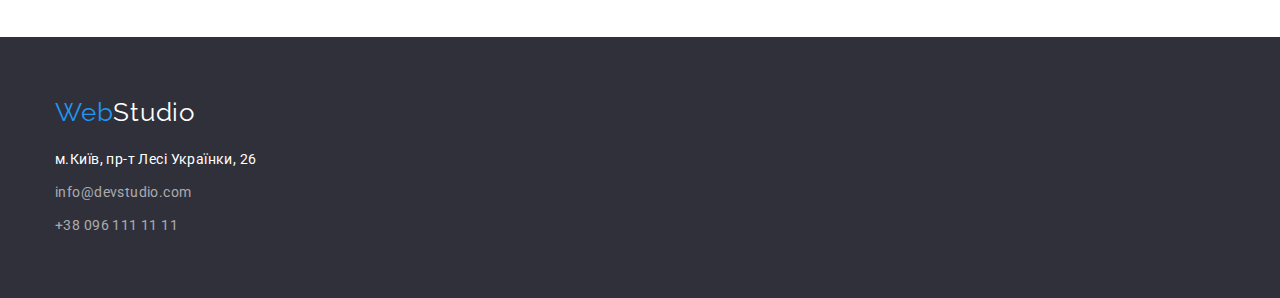
==== commit fa54f78b: "add box-shadow" ====
--- a/portfolio.html
+++ b/portfolio.html
@@ -49,9 +49,7 @@
               >
             </li>
             <li class="con__item">
-              <a class="con__link" href="tel:"961111111"
-                >+38 096 111 11 11</a
-              >
+              <a class="con__link" href="tel:961111111">+38 096 111 11 11</a>
             </li>
           </ul>
         </div>
@@ -84,99 +82,99 @@
           </ul>
           <ul class="portfolio__list list">
             <li class="portfolio__item">
-              
-                <a class="portfolio__link" href="./">
-                  <img src="./images/laptop.jpg" alt="Ноутбук" width="370" />
+              <a class="portfolio__link" href="./">
+                <img src="./images/laptop.jpg" alt="Ноутбук" width="370" />
+                <div class="portfolio__card">
                   <h2 class="portfolio__title">Технокряк</h2>
                   <p class="portfolio__text">Веб-сайт</p>
-                </a>
-              
-            </li>
-            <li class="portfolio__item">
-              
-                <a class="portfolio__link" href="./">
-                  <img
-                    src="./images/players.jpg"
-                    alt="Гравці у баскетбол"
-                    width="370"
-                  />
+                </div>
+              </a>
+            </li>
+            <li class="portfolio__item">
+              <a class="portfolio__link" href="./">
+                <img
+                  src="./images/players.jpg"
+                  alt="Гравці у баскетбол"
+                  width="370"
+                />
+                <div class="portfolio__card">
                   <h2 class="portfolio__title">
                     Постер New Orlean vs Golden Star
                   </h2>
                   <p class="portfolio__text">Дизайн</p>
-                </a>
-              
-            </li>
-            <li class="portfolio__item">
-              
-                <a class="portfolio__link" href="./">
-                  <img src="./images/seafood.jpg" alt="Ресторан" width="370" />
+                </div>
+              </a>
+            </li>
+            <li class="portfolio__item">
+              <a class="portfolio__link" href="./">
+                <img src="./images/seafood.jpg" alt="Ресторан" width="370" />
+                <div class="portfolio__card">
                   <h2 class="portfolio__title">Ресторан Seafood</h2>
                   <p class="portfolio__text">Додаток</p>
-                </a>
-              
-            </li>
-            <li class="portfolio__item">
-              
-                <a class="portfolio__link" href="./">
-                  <img
-                    src="./images/headphones.jpg"
-                    alt="Навушники"
-                    width="370"
-                  />
+                </div>
+              </a>
+            </li>
+            <li class="portfolio__item">
+              <a class="portfolio__link" href="./">
+                <img
+                  src="./images/headphones.jpg"
+                  alt="Навушники"
+                  width="370"
+                />
+                <div class="portfolio__card">
                   <h2 class="portfolio__title">Проєкт Prime</h2>
                   <p class="portfolio__text">Маркетинг</p>
-                </a>
-              
-            </li>
-            <li class="portfolio__item">
-              
-                <a class="portfolio__link" href="./">
-                  <img src="./images/box.jpg" alt="Коробки" width="370" />
+                </div>
+              </a>
+            </li>
+            <li class="portfolio__item">
+              <a class="portfolio__link" href="./">
+                <img src="./images/box.jpg" alt="Коробки" width="370" />
+                <div class="portfolio__card">
                   <h2 class="portfolio__title">Проєкт Boxes</h2>
                   <p class="portfolio__text">Додаток</p>
-                </a>
-              
-            </li>
-            <li class="portfolio__item">
-              
-                <a class="portfolio__link" href="./">
-                  <img src="./images/mac.jpg" alt="Мак" width="370" />
+                </div>
+              </a>
+            </li>
+            <li class="portfolio__item">
+              <a class="portfolio__link" href="./">
+                <img src="./images/mac.jpg" alt="Мак" width="370" />
+                <div class="portfolio__card">
                   <h2 class="portfolio__title">Inspiration has no Borders</h2>
                   <p class="portfolio__text">Веб-сайт</p>
-                </a>
-              
-            </li>
-            <li class="portfolio__item">
-              
-                <a class="portfolio__link" href="./">
-                  <img src="./images/book.jpg" alt="Книга" width="370" />
+                </div>
+              </a>
+            </li>
+            <li class="portfolio__item">
+              <a class="portfolio__link" href="./">
+                <img src="./images/book.jpg" alt="Книга" width="370" />
+                <div class="portfolio__card">
                   <h2 class="portfolio__title">Видання Limited Edition</h2>
                   <p class="portfolio__text">Дизайн</p>
-                </a>
-              
-            </li>
-            <li class="portfolio__item">
-              
-                <a class="portfolio__link" href="./">
-                  <img src="./images/labeltag.jpg" alt="Бірка" width="370" />
+                </div>
+              </a>
+            </li>
+            <li class="portfolio__item">
+              <a class="portfolio__link" href="./">
+                <img src="./images/labeltag.jpg" alt="Бірка" width="370" />
+                <div class="portfolio__card">
                   <h2 class="portfolio__title">Проєкт LAB</h2>
                   <p class="portfolio__text">Маркетинг</p>
-                </a>
-              
-            </li>
-            <li class="portfolio__item">
-                <a class="portfolio__link" href="./">
-                  <img
-                    src="./images/desktop.jpg"
-                    alt="Робочий стіл"
-                    width="370"
-                  />
-                  <div class="portfolio__card">
-                <h2 class="portfolio__title">Growing Business</h2>
+                </div>
+              </a>
+            </li>
+            <li class="portfolio__item">
+              <a class="portfolio__link" href="./">
+                <img
+                  src="./images/desktop.jpg"
+                  alt="Робочий стіл"
+                  width="370"
+                />
+                <div class="portfolio__card">
+                  <h2 class="portfolio__title">Growing Business</h2>
                   <p class="portfolio__text">Додаток</p>
-                  </div>
-                </a>
+                </div>
+              </a>
             </li>
           </ul>
         </div>
@@ -205,7 +203,7 @@
               </a>
             </li>
             <li class="address__item">
-              <a class="address__text" href="tel:"961111111">
+              <a class="address__text" href="tel:961111111">
                 +38 096 111 11 11
               </a>
             </li>
--- a/css/common.css
+++ b/css/common.css
@@ -16,6 +16,16 @@
   color: var(--title-text-color);
   background-color: var(--primary-bg-color);
   font-family: "Roboto", sans-serif;
+  margin: 0;
+}
+
+h1,
+h2,
+h3,
+h4,
+h5,
+h6,
+p {
   margin: 0;
 }
 
--- a/css/portfolio.css
+++ b/css/portfolio.css
@@ -27,6 +27,8 @@
   padding: 6px 25px;
   border: 1px solid transparent;
   border-radius: 4px;
+  box-shadow: 0px 3px 1px rgba(0, 0, 0, 0.1), 0px 1px 2px rgba(0, 0, 0, 0.08),
+    0px 2px 2px rgba(0, 0, 0, 0.12);
 }
 
 .filter__button:hover,
